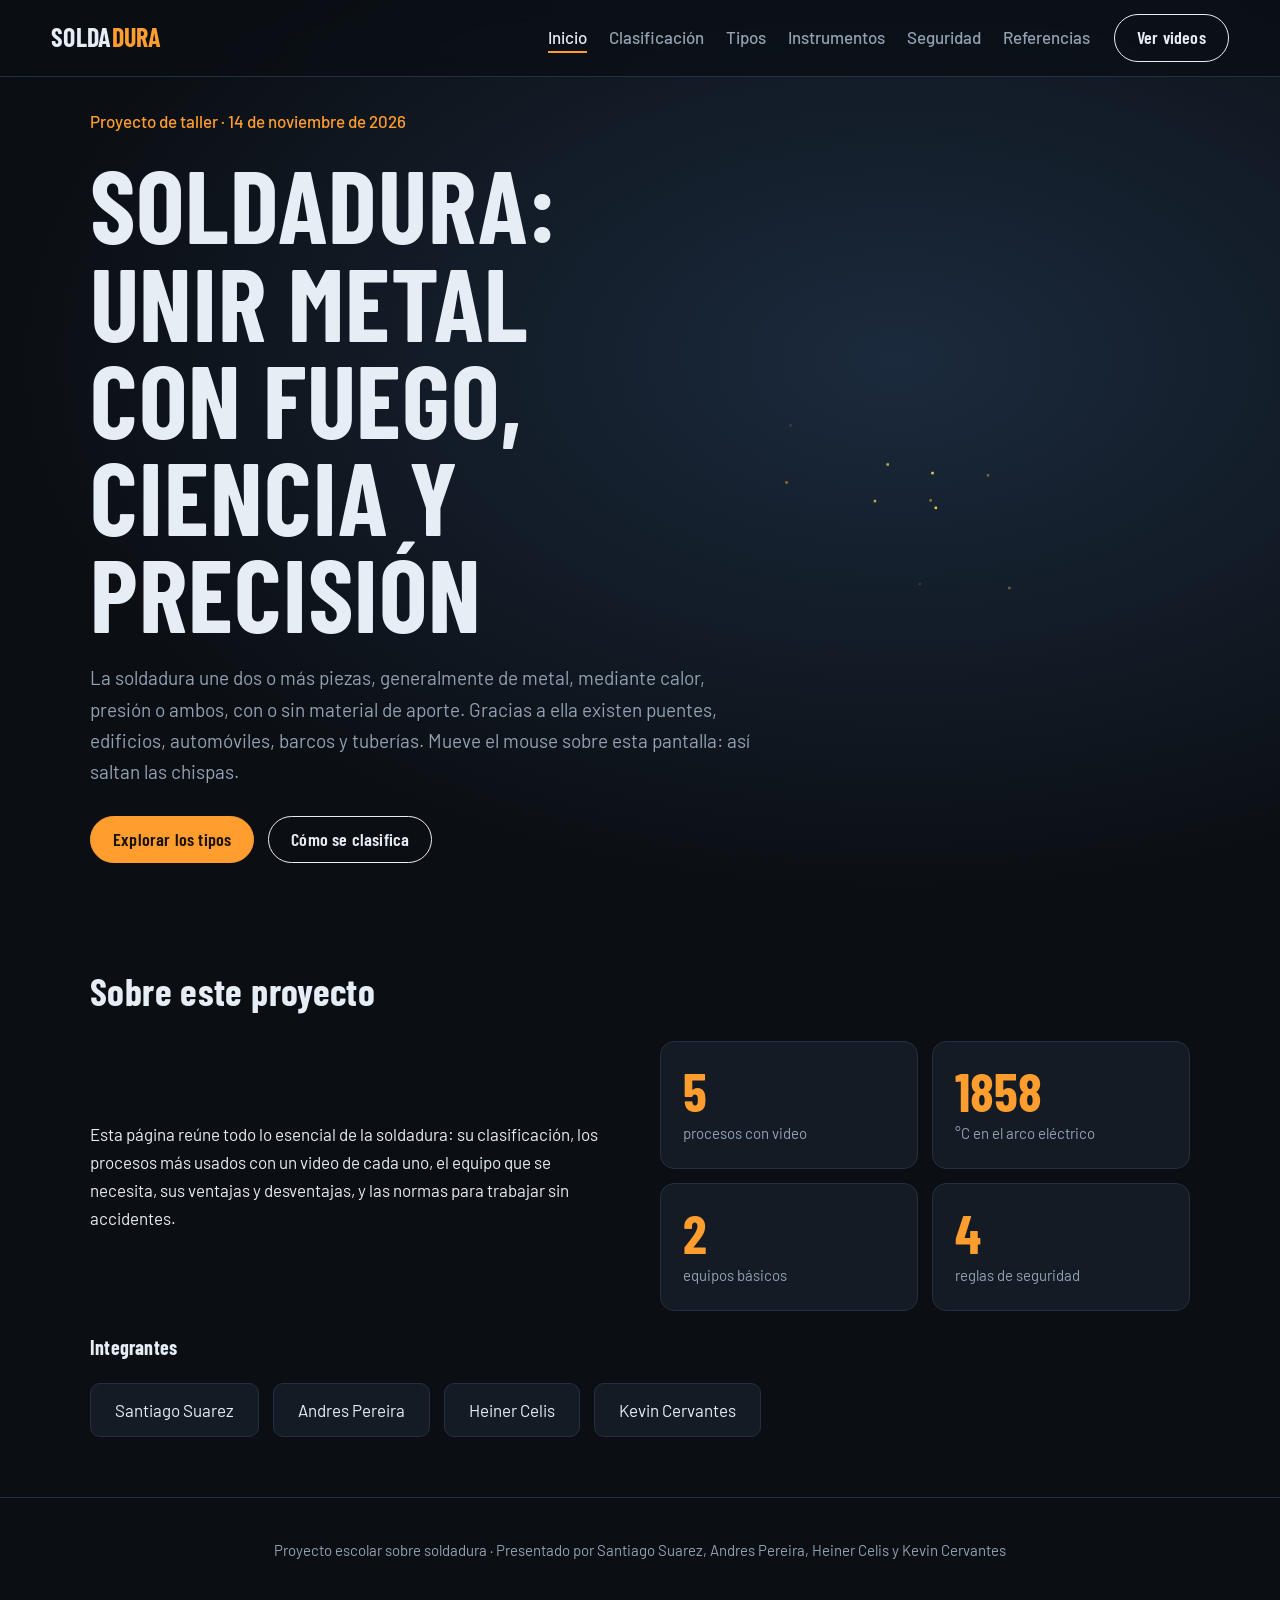
==== index.html @ 899f0c8f "Add files via upload" ====
<!DOCTYPE html><html lang="es"><head><meta charset="utf-8"><meta name="viewport" content="width=device-width,initial-scale=1">
<title>Inicio | Soldadura</title><link rel="preconnect" href="https://fonts.googleapis.com">
<link href="https://fonts.googleapis.com/css2?family=Barlow+Condensed:wght@600;700&family=Barlow:wght@400;500&display=swap" rel="stylesheet">
<link rel="stylesheet" href="styles.css"></head><body>
<header class="top"><a class="logo" href="index.html">SOLDA<b>DURA</b></a><button class="burger" aria-label="Menú">☰</button><nav><a href="index.html" class=on>Inicio</a><a href="clasificacion.html">Clasificación</a><a href="tipos.html">Tipos</a><a href="instrumentos.html">Instrumentos</a><a href="ventajas-seguridad.html">Seguridad</a><a href="referencias.html">Referencias</a></nav><a class="pill" href="tipos.html">Ver videos</a></header>
<section class="hero" id="hero"><canvas id="sparks"></canvas><div class="wrap">
<p class="tag">Proyecto de taller · 14 de noviembre de 2026</p>
<h1>Soldadura: unir metal con fuego, ciencia y precisión</h1>
<p class="lead">La soldadura une dos o más piezas, generalmente de metal, mediante calor, presión o ambos, con o sin material de aporte. Gracias a ella existen puentes, edificios, automóviles, barcos y tuberías. Mueve el mouse sobre esta pantalla: así saltan las chispas.</p>
<div class="btns"><a class="pill solid" href="tipos.html">Explorar los tipos</a><a class="pill" href="clasificacion.html">Cómo se clasifica</a></div></div></section>
<section class="wrap"><h2>Sobre este proyecto</h2><div class="split"><p>Esta página reúne todo lo esencial de la soldadura: su clasificación, los procesos más usados con un video de cada uno, el equipo que se necesita, sus ventajas y desventajas, y las normas para trabajar sin accidentes.</p>
<div class="stats"><div><b data-n="7">0</b><span>procesos con video</span></div><div><b data-n="3000">0</b><span>°C en el arco eléctrico</span></div><div><b data-n="4">0</b><span>equipos básicos</span></div><div><b data-n="7">0</b><span>reglas de seguridad</span></div></div></div>
<h3>Integrantes</h3><div class="team"><div>Santiago Suarez</div><div>Andres Pereira</div><div>Heiner Celis</div><div>Kevin Cervantes</div></div></section><footer>Proyecto escolar sobre soldadura · Presentado por Santiago Suarez, Andres Pereira, Heiner Celis y Kevin Cervantes</footer><script src="main.js"></script></body></html>
---- styles.css ----
:root{--bg:#0b0f14;--panel:#141b24;--line:#243042;--tx:#e6edf5;--mut:#93a1b3;--arc:#7cc4ff;--hot:#ff9d2e}
*{box-sizing:border-box}html{scroll-behavior:smooth}
body{margin:0;background:var(--bg);color:var(--tx);font:400 17px/1.65 Barlow,sans-serif}
h1,h2,h3,.logo,.pill,summary{font-family:"Barlow Condensed",sans-serif;letter-spacing:.01em}
a{color:var(--arc)}:focus-visible{outline:2px solid var(--hot);outline-offset:3px}
.wrap{width:min(1100px,92%);margin:auto}.pad{padding:130px 0 60px}
.top{position:fixed;inset:0 0 auto;z-index:20;display:flex;align-items:center;gap:24px;padding:14px 4%;background:rgba(11,15,20,.72);backdrop-filter:blur(12px);border-bottom:1px solid var(--line)}
.logo{font-size:26px;font-weight:700;color:var(--tx);text-decoration:none;margin-right:auto}.logo b{color:var(--hot)}
nav{display:flex;gap:22px}nav a{color:var(--mut);text-decoration:none;font-weight:500;transition:color .2s}nav a:hover,nav a.on{color:var(--tx)}
nav a.on{border-bottom:2px solid var(--hot)}
.pill{display:inline-block;padding:8px 22px;border:1px solid var(--tx);border-radius:99px;color:var(--tx);text-decoration:none;font-size:18px;font-weight:600;transition:.2s}
.pill:hover,.pill.solid{background:var(--hot);border-color:var(--hot);color:#1a1100}.pill.solid:hover{background:#ffb457}
.burger{display:none;background:none;border:0;color:var(--tx);font-size:26px}
.hero{position:relative;min-height:100vh;display:grid;align-items:center;overflow:hidden;background:radial-gradient(ellipse at 70% 40%,#1b2a3d,var(--bg) 70%)}
#sparks{position:absolute;inset:0;width:100%;height:100%}.hero .wrap{position:relative;pointer-events:none;padding-top:70px}.hero .btns,.hero a{pointer-events:auto}
.tag{color:var(--hot);font-weight:500;margin:0}
.hero h1{font-size:clamp(46px,8vw,104px);line-height:.95;margin:.2em 0;max-width:12ch;text-transform:uppercase}
.lead{color:var(--mut);max-width:60ch;font-size:19px}.btns{display:flex;gap:14px;flex-wrap:wrap;margin-top:28px}
h2{font-size:38px;margin:60px 0 18px}.h1s{font-size:clamp(40px,6vw,68px);margin:0 0 8px;text-transform:uppercase}
.split{display:grid;grid-template-columns:1fr 1fr;gap:40px;align-items:center}
.stats{display:grid;grid-template-columns:1fr 1fr;gap:14px}.stats div{background:var(--panel);border:1px solid var(--line);border-radius:14px;padding:22px}
.stats b{display:block;font:700 54px/1 "Barlow Condensed";color:var(--hot)}.stats span{color:var(--mut);font-size:15px}
.team{display:flex;gap:14px;flex-wrap:wrap}.team div{padding:12px 24px;background:var(--panel);border:1px solid var(--line);border-radius:10px}
.card{background:var(--panel);border:1px solid var(--line);border-radius:14px;padding:22px 26px;margin:14px 0}.card h2{margin-top:0}
.acc details{padding:0}summary{cursor:pointer;font-size:30px;font-weight:600;padding:20px 26px;list-style:none;display:flex;justify-content:space-between}
summary::after{content:"+";color:var(--hot);transition:transform .25s}details[open] summary::after{transform:rotate(45deg)}
details p{margin:0;padding:0 26px 14px;color:var(--mut)}details .ex{padding-bottom:22px}details .ex b{color:var(--tx)}
.schema{width:100%;max-width:640px;background:var(--panel);border:1px solid var(--line);border-radius:14px}
.filters{display:flex;gap:10px;flex-wrap:wrap;margin:26px 0}.filters button{background:none;color:var(--mut);border:1px solid var(--line);padding:7px 20px;border-radius:99px;font:600 18px "Barlow Condensed";cursor:pointer}
.filters .on,.filters button:hover{background:var(--hot);color:#1a1100;border-color:var(--hot)}
.grid{display:grid;grid-template-columns:repeat(auto-fill,minmax(300px,1fr));gap:22px}
.vcard{background:var(--panel);border:1px solid var(--line);border-radius:14px;overflow:hidden;transition:transform .25s,border-color .25s}.vcard:hover{transform:translateY(-4px);border-color:var(--hot)}.vcard[hidden]{display:none}
.thumb{position:relative;display:block;width:100%;aspect-ratio:16/9;border:0;padding:0;cursor:pointer;background:#000}.thumb img,.thumb iframe{width:100%;height:100%;object-fit:cover;border:0;display:block;transition:filter .25s}
.thumb:hover img{filter:brightness(.6)}.play{position:absolute;inset:0;margin:auto;width:64px;height:64px;border-radius:50%;background:var(--hot);color:#1a1100;display:grid;place-items:center;font-size:24px;transition:transform .2s}.thumb:hover .play{transform:scale(1.15)}
.vb{padding:16px 20px 20px}.vb h3{margin:0 0 6px;font-size:27px}.vb p{margin:0 0 10px;color:var(--mut);font-size:15px}
dl{display:grid;grid-template-columns:auto 1fr;gap:3px 12px;font-size:14px;margin:0 0 10px}dt{color:var(--hot)}dd{margin:0}
.flips{display:grid;grid-template-columns:repeat(auto-fit,minmax(200px,1fr));gap:18px;margin-top:30px}
.flip{perspective:900px;height:230px}.in{position:relative;height:100%;transition:transform .6s;transform-style:preserve-3d}.flip:hover .in,.flip:focus .in,.flip.open .in{transform:rotateY(180deg)}
.f,.b{position:absolute;inset:0;backface-visibility:hidden;border:1px solid var(--line);border-radius:14px;background:var(--panel);display:grid;place-content:center;text-align:center;padding:18px}
.f span{font-size:52px}.f h3{margin:8px 0 0;font-size:28px}.b{transform:rotateY(180deg);background:#1d2a3a;border-color:var(--hot);font-size:15px}
.two{display:grid;grid-template-columns:1fr 1fr;gap:20px}.good{border-top:3px solid #5fd08a}.bad{border-top:3px solid #ff6b5e}
ul{padding-left:20px}li{margin:6px 0}.check{list-style:none;padding:0}.check label{cursor:pointer;display:flex;gap:10px}.check input{accent-color:var(--hot);width:20px;height:20px}
.bar{height:10px;background:var(--line);border-radius:9px;overflow:hidden;margin-top:18px}.bar i{display:block;height:100%;width:0;background:var(--hot);transition:width .4s}
.refs{list-style:none;padding:0;margin-top:26px}.refs li{padding:14px 0;border-bottom:1px solid var(--line)}.refs small{display:block;color:var(--mut);word-break:break-all}
footer{padding:40px 4%;text-align:center;color:var(--mut);border-top:1px solid var(--line);margin-top:60px;font-size:15px}
@media(max-width:820px){.burger{display:block}nav{position:absolute;top:100%;left:0;right:0;flex-direction:column;background:var(--bg);padding:16px 4%;display:none;border-bottom:1px solid var(--line)}nav.open{display:flex}.top>.pill{display:none}.split,.two{grid-template-columns:1fr}}
@media(prefers-reduced-motion:reduce){*{transition:none!important;animation:none!important}}
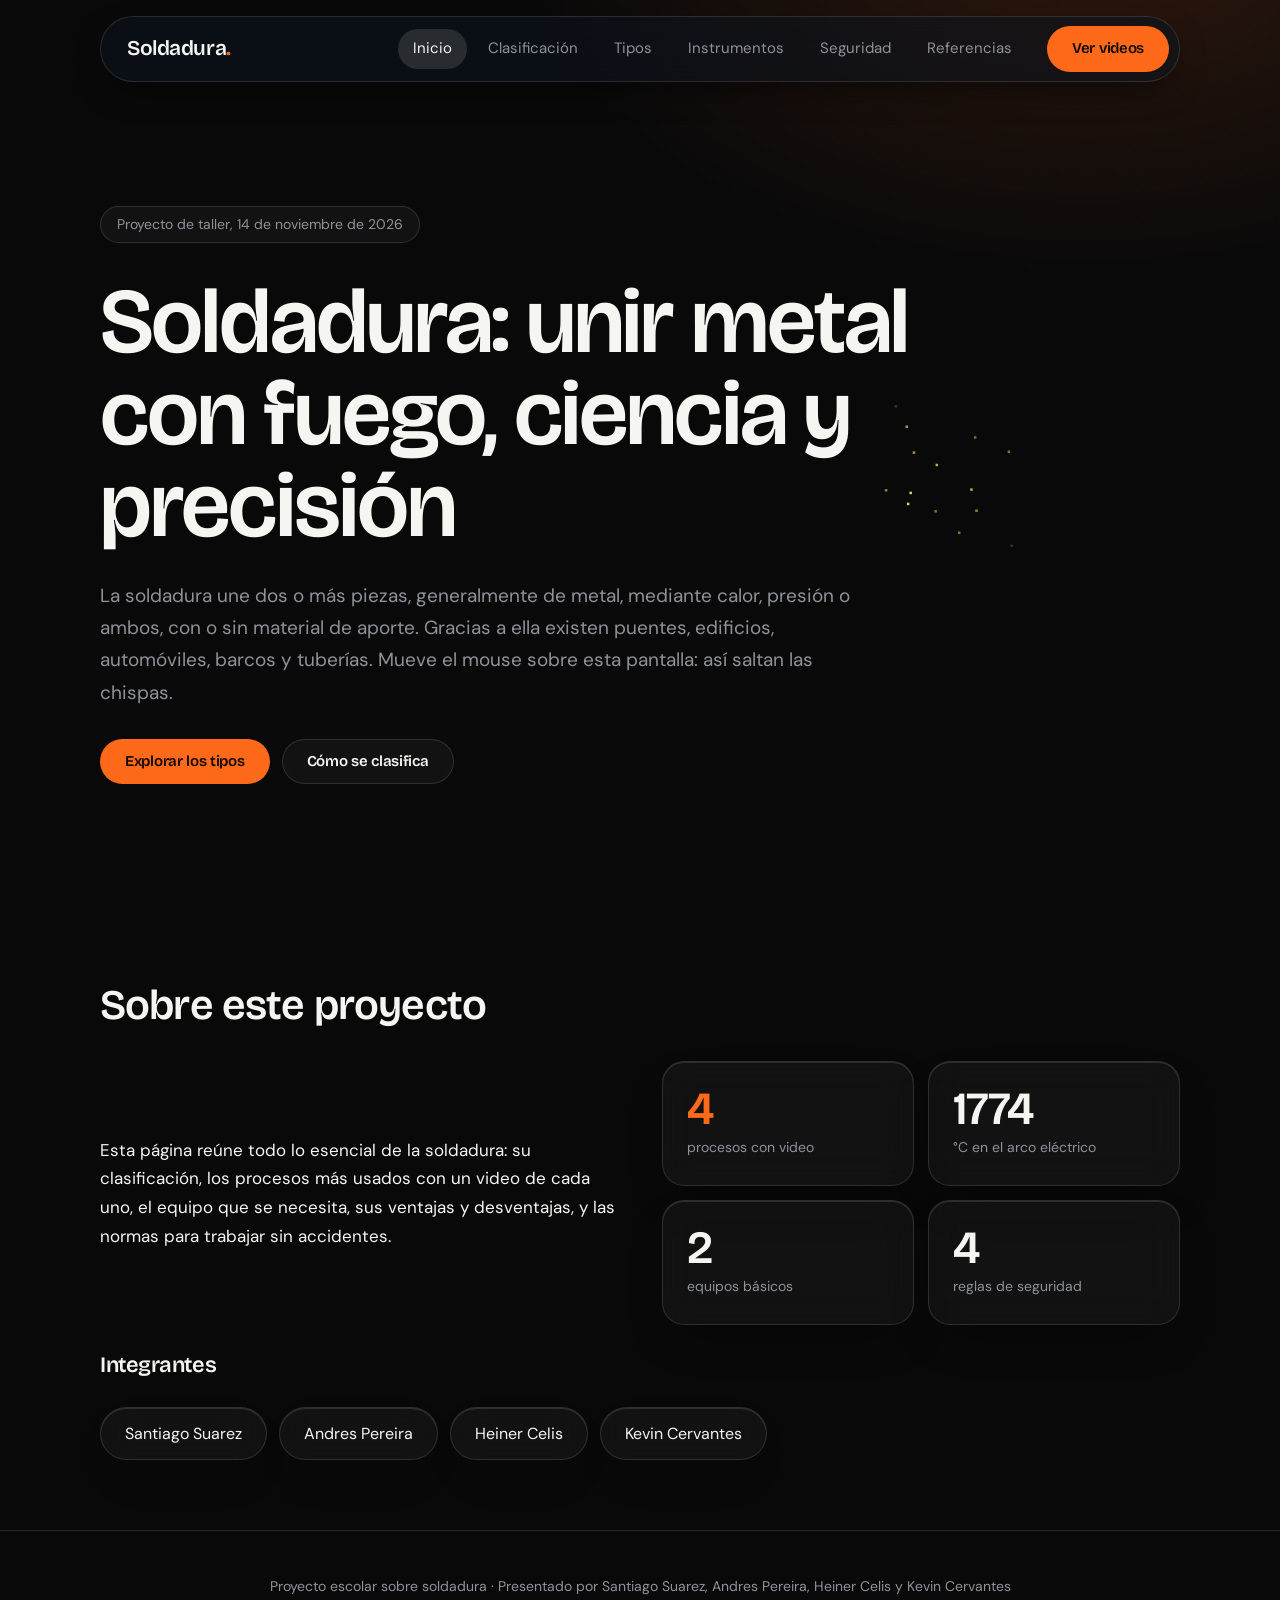
==== commit b2aab6e3: "Add files via upload" ====
--- a/index.html
+++ b/index.html
@@ -1,10 +1,10 @@
 <!DOCTYPE html><html lang="es"><head><meta charset="utf-8"><meta name="viewport" content="width=device-width,initial-scale=1">
 <title>Inicio | Soldadura</title><link rel="preconnect" href="https://fonts.googleapis.com">
-<link href="https://fonts.googleapis.com/css2?family=Barlow+Condensed:wght@600;700&family=Barlow:wght@400;500&display=swap" rel="stylesheet">
+<link href="https://fonts.googleapis.com/css2?family=Bricolage+Grotesque:opsz,wght@12..96,500;600;700&family=DM+Sans:wght@400;500&display=swap" rel="stylesheet">
 <link rel="stylesheet" href="styles.css"></head><body>
-<header class="top"><a class="logo" href="index.html">SOLDA<b>DURA</b></a><button class="burger" aria-label="Menú">☰</button><nav><a href="index.html" class=on>Inicio</a><a href="clasificacion.html">Clasificación</a><a href="tipos.html">Tipos</a><a href="instrumentos.html">Instrumentos</a><a href="ventajas-seguridad.html">Seguridad</a><a href="referencias.html">Referencias</a></nav><a class="pill" href="tipos.html">Ver videos</a></header>
+<header class="top"><a class="logo" href="index.html">Soldadura<b>.</b></a><button class="burger" aria-label="Menú">☰</button><nav><a href="index.html" class=on>Inicio</a><a href="clasificacion.html">Clasificación</a><a href="tipos.html">Tipos</a><a href="instrumentos.html">Instrumentos</a><a href="ventajas-seguridad.html">Seguridad</a><a href="referencias.html">Referencias</a></nav><a class="pill" href="tipos.html">Ver videos</a></header>
 <section class="hero" id="hero"><canvas id="sparks"></canvas><div class="wrap">
-<p class="tag">Proyecto de taller · 14 de noviembre de 2026</p>
+<p class="tag">Proyecto de taller, 14 de noviembre de 2026</p>
 <h1>Soldadura: unir metal con fuego, ciencia y precisión</h1>
 <p class="lead">La soldadura une dos o más piezas, generalmente de metal, mediante calor, presión o ambos, con o sin material de aporte. Gracias a ella existen puentes, edificios, automóviles, barcos y tuberías. Mueve el mouse sobre esta pantalla: así saltan las chispas.</p>
 <div class="btns"><a class="pill solid" href="tipos.html">Explorar los tipos</a><a class="pill" href="clasificacion.html">Cómo se clasifica</a></div></div></section>
--- a/styles.css
+++ b/styles.css
@@ -1,47 +1,63 @@
-:root{--bg:#0b0f14;--panel:#141b24;--line:#243042;--tx:#e6edf5;--mut:#93a1b3;--arc:#7cc4ff;--hot:#ff9d2e}
+:root{--bg:#070b12;--tx:#eef2f8;--mut:#9aa6b8;--ember:#f0a24a;--ice:#8fc9ff;--glass:rgba(255,255,255,.055);--edge:rgba(255,255,255,.13);--r:22px}
 *{box-sizing:border-box}html{scroll-behavior:smooth}
-body{margin:0;background:var(--bg);color:var(--tx);font:400 17px/1.65 Barlow,sans-serif}
-h1,h2,h3,.logo,.pill,summary{font-family:"Barlow Condensed",sans-serif;letter-spacing:.01em}
-a{color:var(--arc)}:focus-visible{outline:2px solid var(--hot);outline-offset:3px}
-.wrap{width:min(1100px,92%);margin:auto}.pad{padding:130px 0 60px}
-.top{position:fixed;inset:0 0 auto;z-index:20;display:flex;align-items:center;gap:24px;padding:14px 4%;background:rgba(11,15,20,.72);backdrop-filter:blur(12px);border-bottom:1px solid var(--line)}
-.logo{font-size:26px;font-weight:700;color:var(--tx);text-decoration:none;margin-right:auto}.logo b{color:var(--hot)}
-nav{display:flex;gap:22px}nav a{color:var(--mut);text-decoration:none;font-weight:500;transition:color .2s}nav a:hover,nav a.on{color:var(--tx)}
-nav a.on{border-bottom:2px solid var(--hot)}
-.pill{display:inline-block;padding:8px 22px;border:1px solid var(--tx);border-radius:99px;color:var(--tx);text-decoration:none;font-size:18px;font-weight:600;transition:.2s}
-.pill:hover,.pill.solid{background:var(--hot);border-color:var(--hot);color:#1a1100}.pill.solid:hover{background:#ffb457}
-.burger{display:none;background:none;border:0;color:var(--tx);font-size:26px}
-.hero{position:relative;min-height:100vh;display:grid;align-items:center;overflow:hidden;background:radial-gradient(ellipse at 70% 40%,#1b2a3d,var(--bg) 70%)}
-#sparks{position:absolute;inset:0;width:100%;height:100%}.hero .wrap{position:relative;pointer-events:none;padding-top:70px}.hero .btns,.hero a{pointer-events:auto}
-.tag{color:var(--hot);font-weight:500;margin:0}
-.hero h1{font-size:clamp(46px,8vw,104px);line-height:.95;margin:.2em 0;max-width:12ch;text-transform:uppercase}
-.lead{color:var(--mut);max-width:60ch;font-size:19px}.btns{display:flex;gap:14px;flex-wrap:wrap;margin-top:28px}
-h2{font-size:38px;margin:60px 0 18px}.h1s{font-size:clamp(40px,6vw,68px);margin:0 0 8px;text-transform:uppercase}
-.split{display:grid;grid-template-columns:1fr 1fr;gap:40px;align-items:center}
-.stats{display:grid;grid-template-columns:1fr 1fr;gap:14px}.stats div{background:var(--panel);border:1px solid var(--line);border-radius:14px;padding:22px}
-.stats b{display:block;font:700 54px/1 "Barlow Condensed";color:var(--hot)}.stats span{color:var(--mut);font-size:15px}
-.team{display:flex;gap:14px;flex-wrap:wrap}.team div{padding:12px 24px;background:var(--panel);border:1px solid var(--line);border-radius:10px}
-.card{background:var(--panel);border:1px solid var(--line);border-radius:14px;padding:22px 26px;margin:14px 0}.card h2{margin-top:0}
-.acc details{padding:0}summary{cursor:pointer;font-size:30px;font-weight:600;padding:20px 26px;list-style:none;display:flex;justify-content:space-between}
-summary::after{content:"+";color:var(--hot);transition:transform .25s}details[open] summary::after{transform:rotate(45deg)}
-details p{margin:0;padding:0 26px 14px;color:var(--mut)}details .ex{padding-bottom:22px}details .ex b{color:var(--tx)}
-.schema{width:100%;max-width:640px;background:var(--panel);border:1px solid var(--line);border-radius:14px}
-.filters{display:flex;gap:10px;flex-wrap:wrap;margin:26px 0}.filters button{background:none;color:var(--mut);border:1px solid var(--line);padding:7px 20px;border-radius:99px;font:600 18px "Barlow Condensed";cursor:pointer}
-.filters .on,.filters button:hover{background:var(--hot);color:#1a1100;border-color:var(--hot)}
-.grid{display:grid;grid-template-columns:repeat(auto-fill,minmax(300px,1fr));gap:22px}
-.vcard{background:var(--panel);border:1px solid var(--line);border-radius:14px;overflow:hidden;transition:transform .25s,border-color .25s}.vcard:hover{transform:translateY(-4px);border-color:var(--hot)}.vcard[hidden]{display:none}
-.thumb{position:relative;display:block;width:100%;aspect-ratio:16/9;border:0;padding:0;cursor:pointer;background:#000}.thumb img,.thumb iframe{width:100%;height:100%;object-fit:cover;border:0;display:block;transition:filter .25s}
-.thumb:hover img{filter:brightness(.6)}.play{position:absolute;inset:0;margin:auto;width:64px;height:64px;border-radius:50%;background:var(--hot);color:#1a1100;display:grid;place-items:center;font-size:24px;transition:transform .2s}.thumb:hover .play{transform:scale(1.15)}
-.vb{padding:16px 20px 20px}.vb h3{margin:0 0 6px;font-size:27px}.vb p{margin:0 0 10px;color:var(--mut);font-size:15px}
-dl{display:grid;grid-template-columns:auto 1fr;gap:3px 12px;font-size:14px;margin:0 0 10px}dt{color:var(--hot)}dd{margin:0}
-.flips{display:grid;grid-template-columns:repeat(auto-fit,minmax(200px,1fr));gap:18px;margin-top:30px}
-.flip{perspective:900px;height:230px}.in{position:relative;height:100%;transition:transform .6s;transform-style:preserve-3d}.flip:hover .in,.flip:focus .in,.flip.open .in{transform:rotateY(180deg)}
-.f,.b{position:absolute;inset:0;backface-visibility:hidden;border:1px solid var(--line);border-radius:14px;background:var(--panel);display:grid;place-content:center;text-align:center;padding:18px}
-.f span{font-size:52px}.f h3{margin:8px 0 0;font-size:28px}.b{transform:rotateY(180deg);background:#1d2a3a;border-color:var(--hot);font-size:15px}
-.two{display:grid;grid-template-columns:1fr 1fr;gap:20px}.good{border-top:3px solid #5fd08a}.bad{border-top:3px solid #ff6b5e}
-ul{padding-left:20px}li{margin:6px 0}.check{list-style:none;padding:0}.check label{cursor:pointer;display:flex;gap:10px}.check input{accent-color:var(--hot);width:20px;height:20px}
-.bar{height:10px;background:var(--line);border-radius:9px;overflow:hidden;margin-top:18px}.bar i{display:block;height:100%;width:0;background:var(--hot);transition:width .4s}
-.refs{list-style:none;padding:0;margin-top:26px}.refs li{padding:14px 0;border-bottom:1px solid var(--line)}.refs small{display:block;color:var(--mut);word-break:break-all}
-footer{padding:40px 4%;text-align:center;color:var(--mut);border-top:1px solid var(--line);margin-top:60px;font-size:15px}
-@media(max-width:820px){.burger{display:block}nav{position:absolute;top:100%;left:0;right:0;flex-direction:column;background:var(--bg);padding:16px 4%;display:none;border-bottom:1px solid var(--line)}nav.open{display:flex}.top>.pill{display:none}.split,.two{grid-template-columns:1fr}}
+body{margin:0;color:var(--tx);font:400 17px/1.7 "DM Sans",sans-serif;background:var(--bg);background-image:radial-gradient(60vw 50vw at 12% -5%,rgba(70,120,190,.35),transparent 60%),radial-gradient(45vw 40vw at 95% 25%,rgba(240,162,74,.16),transparent 60%),radial-gradient(50vw 40vw at 30% 100%,rgba(60,90,150,.25),transparent 60%);background-attachment:fixed}
+h1,h2,h3,.logo,.pill,summary{font-family:"Bricolage Grotesque",sans-serif;font-weight:600;letter-spacing:-.02em}
+a{color:var(--ice)}:focus-visible{outline:2px solid var(--ember);outline-offset:3px}
+.wrap{width:min(1080px,90%);margin:auto}.pad{padding:150px 0 60px}
+.glass,.card,.stats div,.team div,.vcard,.schema,.f,.b{background:var(--glass);border:1px solid var(--edge);box-shadow:inset 0 1px 0 rgba(255,255,255,.12),0 20px 50px -25px rgba(0,0,0,.7);-webkit-backdrop-filter:blur(18px);backdrop-filter:blur(18px)}
+.top{position:fixed;z-index:20;top:16px;left:50%;transform:translateX(-50%);width:min(1080px,92%);display:flex;align-items:center;gap:20px;padding:9px 10px 9px 26px;border-radius:99px;background:rgba(14,20,32,.55);border:1px solid var(--edge);-webkit-backdrop-filter:blur(20px);backdrop-filter:blur(20px);box-shadow:0 12px 40px -18px #000}
+.logo{font-size:21px;color:var(--tx);text-decoration:none;margin-right:auto}.logo b{color:var(--ember)}
+nav{display:flex;gap:6px}nav a{color:var(--mut);text-decoration:none;font-size:15px;padding:7px 15px;border-radius:99px;transition:.2s}nav a:hover{color:var(--tx);background:rgba(255,255,255,.07)}nav a.on{color:var(--tx);background:rgba(255,255,255,.12)}
+.pill{display:inline-block;padding:9px 24px;border-radius:99px;color:var(--tx);text-decoration:none;font-size:15px;border:1px solid var(--edge);background:var(--glass);transition:.25s}
+.pill:hover{background:rgba(255,255,255,.14)}.pill.solid,.top>.pill{background:linear-gradient(135deg,#f6b866,#e48a2c);border-color:transparent;color:#1b1204}.pill.solid:hover,.top>.pill:hover{filter:brightness(1.1)}
+.burger{display:none;background:none;border:0;color:var(--tx);font-size:24px}
+.hero{position:relative;min-height:100vh;display:grid;align-items:center;overflow:hidden}
+#sparks{position:absolute;inset:0;width:100%;height:100%}.hero .wrap{position:relative;pointer-events:none;padding-top:90px}.hero .btns,.hero a{pointer-events:auto}
+.tag{display:inline-block;color:var(--mut);font-size:14px;padding:6px 16px;border:1px solid var(--edge);border-radius:99px;background:var(--glass);margin:0}
+.hero h1{font-size:clamp(44px,7.2vw,96px);line-height:1;margin:.35em 0 .3em;max-width:15ch}
+.lead{color:var(--mut);max-width:58ch;font-size:19px}.btns{display:flex;gap:12px;flex-wrap:wrap;margin-top:30px}
+h2{font-size:clamp(28px,4vw,42px);margin:70px 0 20px}h3{font-size:22px}.h1s{font-size:clamp(38px,5.5vw,62px);margin:0 0 10px;line-height:1.05}
+.split{display:grid;grid-template-columns:1fr 1fr;gap:44px;align-items:center}
+.stats{display:grid;grid-template-columns:1fr 1fr;gap:14px}.stats div{border-radius:var(--r);padding:24px}
+.stats b{display:block;font:600 46px/1 "Bricolage Grotesque";letter-spacing:-.03em;background:linear-gradient(135deg,#ffd9a1,var(--ember));-webkit-background-clip:text;background-clip:text;color:transparent}.stats span{color:var(--mut);font-size:14px}
+.team{display:flex;gap:12px;flex-wrap:wrap}.team div{padding:12px 24px;border-radius:99px;font-size:16px}
+.card{border-radius:var(--r);padding:24px 30px;margin:14px 0}.card h2{margin-top:0}
+.acc details{padding:0;transition:background .3s}.acc details[open]{background:rgba(255,255,255,.09)}
+summary{cursor:pointer;font-size:26px;padding:22px 30px;list-style:none;display:flex;justify-content:space-between;align-items:center}summary::-webkit-details-marker{display:none}
+summary::after{content:"";width:12px;height:12px;border-right:2px solid var(--ember);border-bottom:2px solid var(--ember);transform:rotate(45deg);transition:transform .3s}details[open] summary::after{transform:rotate(-135deg)}
+details p{margin:0;padding:0 30px 14px;color:var(--mut)}details .ex{padding-bottom:24px}details .ex b{color:var(--tx);font-weight:500}
+.schema{width:100%;max-width:660px;border-radius:var(--r)}
+.filters{display:flex;gap:8px;flex-wrap:wrap;margin:28px 0}.filters button{color:var(--mut);background:var(--glass);border:1px solid var(--edge);padding:8px 20px;border-radius:99px;font:500 15px "DM Sans";cursor:pointer;transition:.2s}
+.filters .on{background:var(--tx);color:#0a0f18;border-color:var(--tx)}.filters button:hover:not(.on){color:var(--tx);background:rgba(255,255,255,.12)}
+.grid{display:grid;grid-template-columns:repeat(auto-fill,minmax(310px,1fr));gap:24px}
+.vcard{border-radius:var(--r);overflow:hidden;transition:transform .35s,border-color .35s}.vcard:hover{transform:translateY(-5px);border-color:rgba(240,162,74,.5)}.vcard[hidden]{display:none}
+.thumb{position:relative;display:block;width:100%;aspect-ratio:16/9;border:0;padding:0;cursor:pointer;background:#000;overflow:hidden}.thumb img,.thumb iframe{width:100%;height:100%;object-fit:cover;border:0;display:block;transition:transform .5s,filter .3s}
+.thumb:hover img{transform:scale(1.05);filter:brightness(.65)}.play{position:absolute;inset:0;margin:auto;width:58px;height:58px;border-radius:50%;background:rgba(255,255,255,.2);border:1px solid rgba(255,255,255,.5);-webkit-backdrop-filter:blur(8px);backdrop-filter:blur(8px);color:#fff;display:grid;place-items:center;font-size:18px;padding-left:4px;transition:.25s}.thumb:hover .play{background:var(--ember);color:#1b1204;transform:scale(1.1)}
+.vb{padding:18px 22px 22px}.vb h3{margin:0 0 6px}.vb p{margin:0 0 12px;color:var(--mut);font-size:15px;line-height:1.55}
+dl{display:grid;grid-template-columns:auto 1fr;gap:4px 14px;font-size:14px;margin:0 0 12px;padding-top:12px;border-top:1px solid var(--edge)}dt{color:var(--mut)}dd{margin:0}
+.flips{display:grid;grid-template-columns:repeat(auto-fit,minmax(190px,1fr));gap:18px;margin-top:32px}
+.flip{perspective:900px;height:210px;cursor:pointer}.in{position:relative;height:100%;transition:transform .7s cubic-bezier(.2,.7,.2,1);transform-style:preserve-3d}.flip:hover .in,.flip:focus .in,.flip.open .in{transform:rotateY(180deg)}
+.f,.b{position:absolute;inset:0;backface-visibility:hidden;border-radius:var(--r);display:grid;place-content:center;text-align:center;padding:20px}
+.f h3{margin:0;font-size:25px}.ln{display:block;width:34px;height:2px;margin:0 auto 14px;background:var(--ember);border-radius:2px}.b{transform:rotateY(180deg);background:rgba(240,162,74,.1);border-color:rgba(240,162,74,.4);font-size:15px;color:#e8edf5}
+.two{display:grid;grid-template-columns:1fr 1fr;gap:20px}.good{border-top:2px solid #6fd6a0}.bad{border-top:2px solid #ff8a7a}
+ul{padding-left:20px}li{margin:7px 0}.check{list-style:none;padding:0}.check label{cursor:pointer;display:flex;gap:12px}.check input{accent-color:var(--ember);width:19px;height:19px;margin-top:4px}
+.bar{height:6px;background:rgba(255,255,255,.1);border-radius:9px;overflow:hidden;margin-top:20px}.bar i{display:block;height:100%;width:0;background:linear-gradient(90deg,#f6b866,#e48a2c);transition:width .5s}#plab{color:var(--mut);font-size:15px;margin:10px 0 0}
+.refs{list-style:none;padding:0;margin-top:28px}.refs li{padding:16px 0;border-bottom:1px solid var(--edge)}.refs a{font-weight:500}.refs small{display:block;color:var(--mut);word-break:break-all}
+footer{padding:44px 5%;text-align:center;color:var(--mut);margin-top:70px;font-size:14px;border-top:1px solid var(--edge)}
+@media(max-width:860px){.burger{display:block}.top{border-radius:26px;flex-wrap:wrap}nav{display:none;order:5;flex-basis:100%;flex-direction:column;padding:8px 0}nav.open{display:flex}.top>.pill{display:none}.split,.two{grid-template-columns:1fr}}
 @media(prefers-reduced-motion:reduce){*{transition:none!important;animation:none!important}}
+/* Paleta: negro, blanco, gris acero y naranja de soldadura */
+:root{--bg:#09090a;--tx:#f5f5f2;--mut:#8f9299;--ember:#ff6a1a;--ice:#f5f5f2;--glass:rgba(255,255,255,.04);--edge:rgba(255,255,255,.12)}
+body{background-image:radial-gradient(70vw 45vw at 85% -10%,rgba(255,106,26,.16),transparent 65%)}
+a{color:var(--tx)}.refs a{color:var(--ember)}
+.pill.solid,.top>.pill{background:var(--ember);color:#120700}
+.stats b{background:none;color:var(--tx)}.stats div:first-child b{color:var(--ember)}
+.bar i{background:var(--ember)}.good{border-top-color:var(--tx)}.bad{border-top-color:var(--ember)}
+.filters .on{background:var(--tx);color:#09090a}
+.vcard:hover{border-color:var(--ember)}.thumb:hover .play{background:var(--ember)}
+.gear{margin-top:40px;border-bottom:1px solid var(--edge)}
+.row{display:grid;grid-template-columns:minmax(200px,1fr) 2fr;gap:30px;padding:34px 8px;border-top:1px solid var(--edge);transition:background .3s,padding .3s}
+.row h3{margin:0;font-size:clamp(26px,3.4vw,38px);line-height:1.1;transition:color .3s}
+.row p{margin:0 0 10px;max-width:56ch}.row .spec{color:var(--mut);font-size:15px;padding-left:16px;border-left:2px solid var(--edge);transition:border-color .3s}
+.row:hover{background:rgba(255,255,255,.04);padding-left:24px}.row:hover h3{color:var(--ember)}.row:hover .spec{border-color:var(--ember)}
+@media(max-width:700px){.row{grid-template-columns:1fr;gap:12px}}
